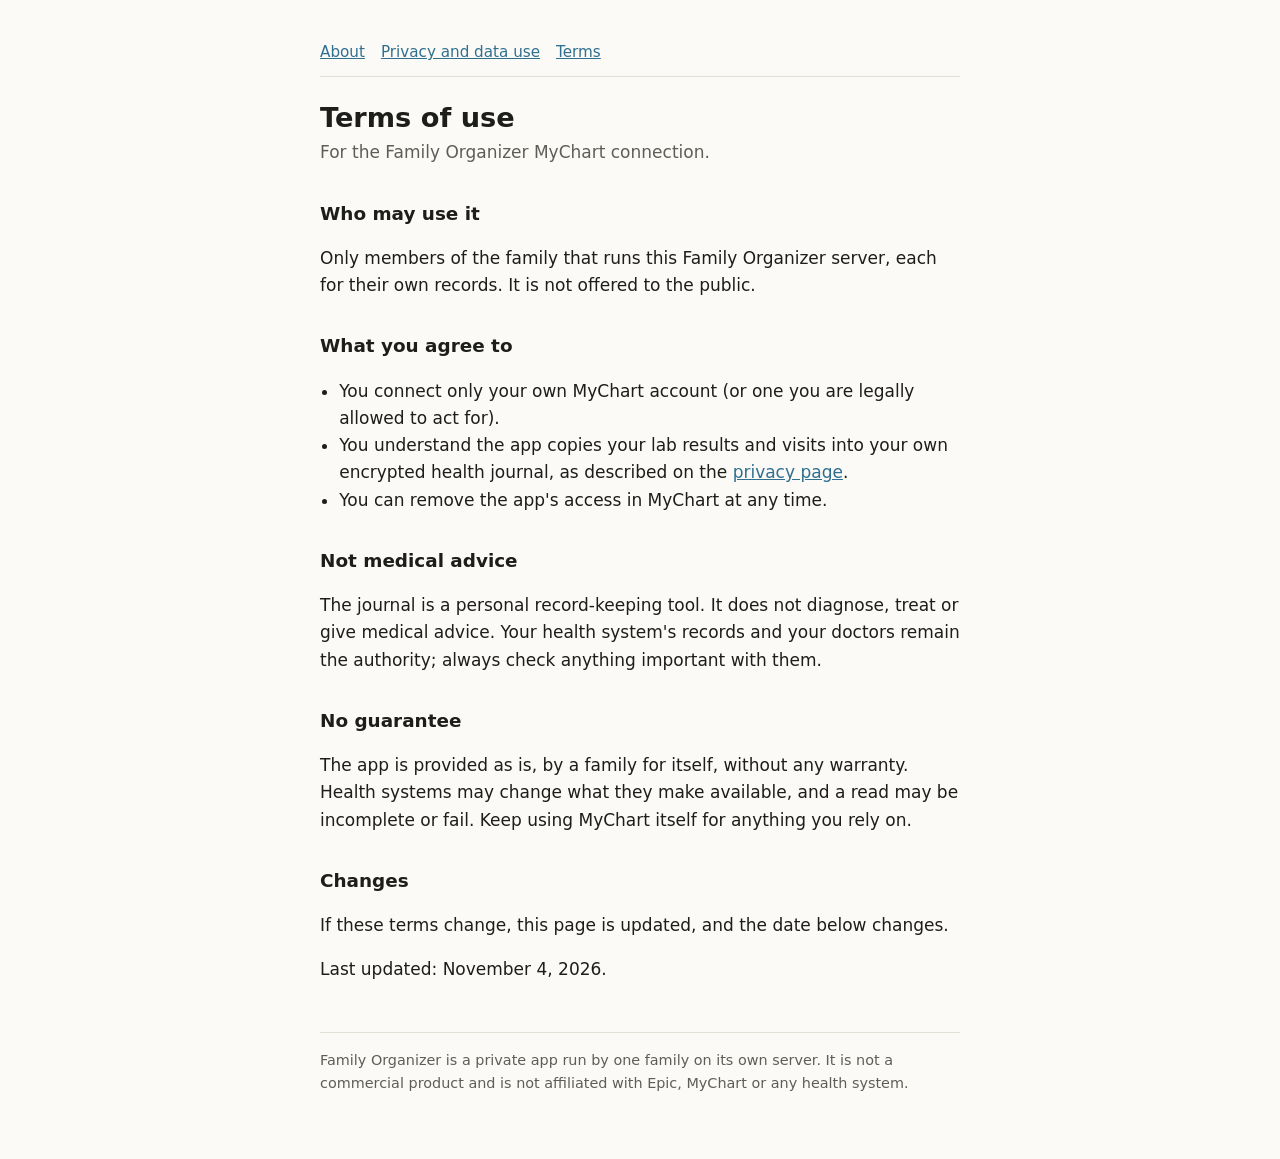
==== terms.html @ 3f9f5a46 "Pages for the Epic registration: about, privacy and data use, terms, public key set Co-Authored-By: " ====
<!doctype html>
<html lang="en"><head><meta charset="utf-8"><meta name="viewport" content="width=device-width, initial-scale=1">
<title>Terms of Use</title><link rel="stylesheet" href="style.css"></head>
<body><main>
<nav><a href="index.html">About</a><a href="privacy.html">Privacy and data use</a><a href="terms.html">Terms</a></nav>
<h1>Terms of use</h1>
<p class="sub">For the Family Organizer MyChart connection.</p>

<h2>Who may use it</h2>
<p>Only members of the family that runs this Family Organizer server, each for their own records. It is not offered to
the public.</p>

<h2>What you agree to</h2>
<ul>
  <li>You connect only your own MyChart account (or one you are legally allowed to act for).</li>
  <li>You understand the app copies your lab results and visits into your own encrypted health journal, as described on
  the <a href="privacy.html">privacy page</a>.</li>
  <li>You can remove the app's access in MyChart at any time.</li>
</ul>

<h2>Not medical advice</h2>
<p>The journal is a personal record-keeping tool. It does not diagnose, treat or give medical advice. Your health system's
records and your doctors remain the authority; always check anything important with them.</p>

<h2>No guarantee</h2>
<p>The app is provided as is, by a family for itself, without any warranty. Health systems may change what they make
available, and a read may be incomplete or fail. Keep using MyChart itself for anything you rely on.</p>

<h2>Changes</h2>
<p>If these terms change, this page is updated, and the date below changes.</p>
<p>Last updated: November 4, 2026.</p>
<footer>Family Organizer is a private app run by one family on its own server. It is not a commercial product and is not affiliated with Epic, MyChart or any health system.</footer>
</main></body></html>
---- style.css ----
:root { --bg: #fbfaf7; --fg: #1d1d1b; --muted: #5f5d57; --accent: #2f6f8f; --line: #e3e0d8; }
@media (prefers-color-scheme: dark) { :root { --bg: #161615; --fg: #ecebe6; --muted: #a9a69e; --accent: #7fb6d1; --line: #33322f; } }
* { box-sizing: border-box; }
body { margin: 0; background: var(--bg); color: var(--fg); font: 17px/1.6 system-ui, -apple-system, "Segoe UI", sans-serif; }
main { max-width: 42rem; margin: 0 auto; padding: 2.5rem 1rem 4rem; }
h1 { font-size: 1.7rem; line-height: 1.25; margin: 0 0 .25rem; }
h2 { font-size: 1.15rem; margin: 2rem 0 .5rem; }
p.sub { color: var(--muted); margin: 0 0 1.5rem; }
a { color: var(--accent); }
nav { display: flex; gap: 1rem; flex-wrap: wrap; border-bottom: 1px solid var(--line); padding-bottom: .75rem; margin-bottom: 1.5rem; font-size: .95rem; }
footer { margin-top: 3rem; padding-top: 1rem; border-top: 1px solid var(--line); color: var(--muted); font-size: .9rem; }
ul { padding-left: 1.2rem; }
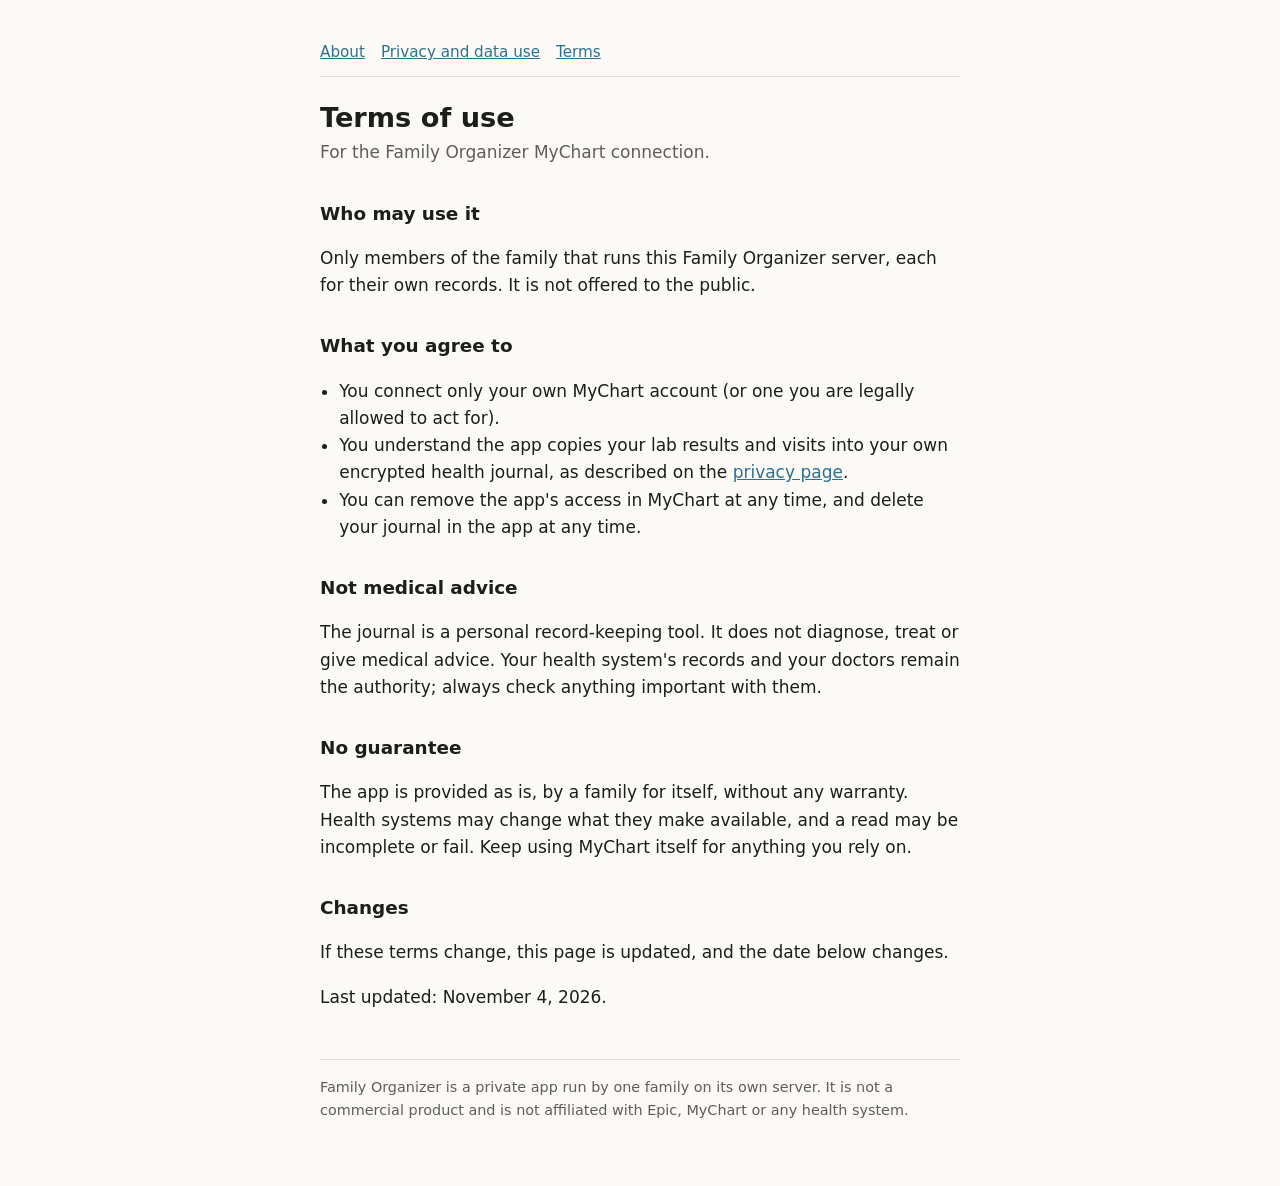
==== commit 1c904a8b: "Privacy and terms: Delete my journal, open alerts, backups Co-Authored-By: Claude Opus 5.5 <noreply@" ====
--- a/terms.html
+++ b/terms.html
@@ -15,7 +15,7 @@
   <li>You connect only your own MyChart account (or one you are legally allowed to act for).</li>
   <li>You understand the app copies your lab results and visits into your own encrypted health journal, as described on
   the <a href="privacy.html">privacy page</a>.</li>
-  <li>You can remove the app's access in MyChart at any time.</li>
+  <li>You can remove the app's access in MyChart at any time, and delete your journal in the app at any time.</li>
 </ul>
 
 <h2>Not medical advice</h2>
